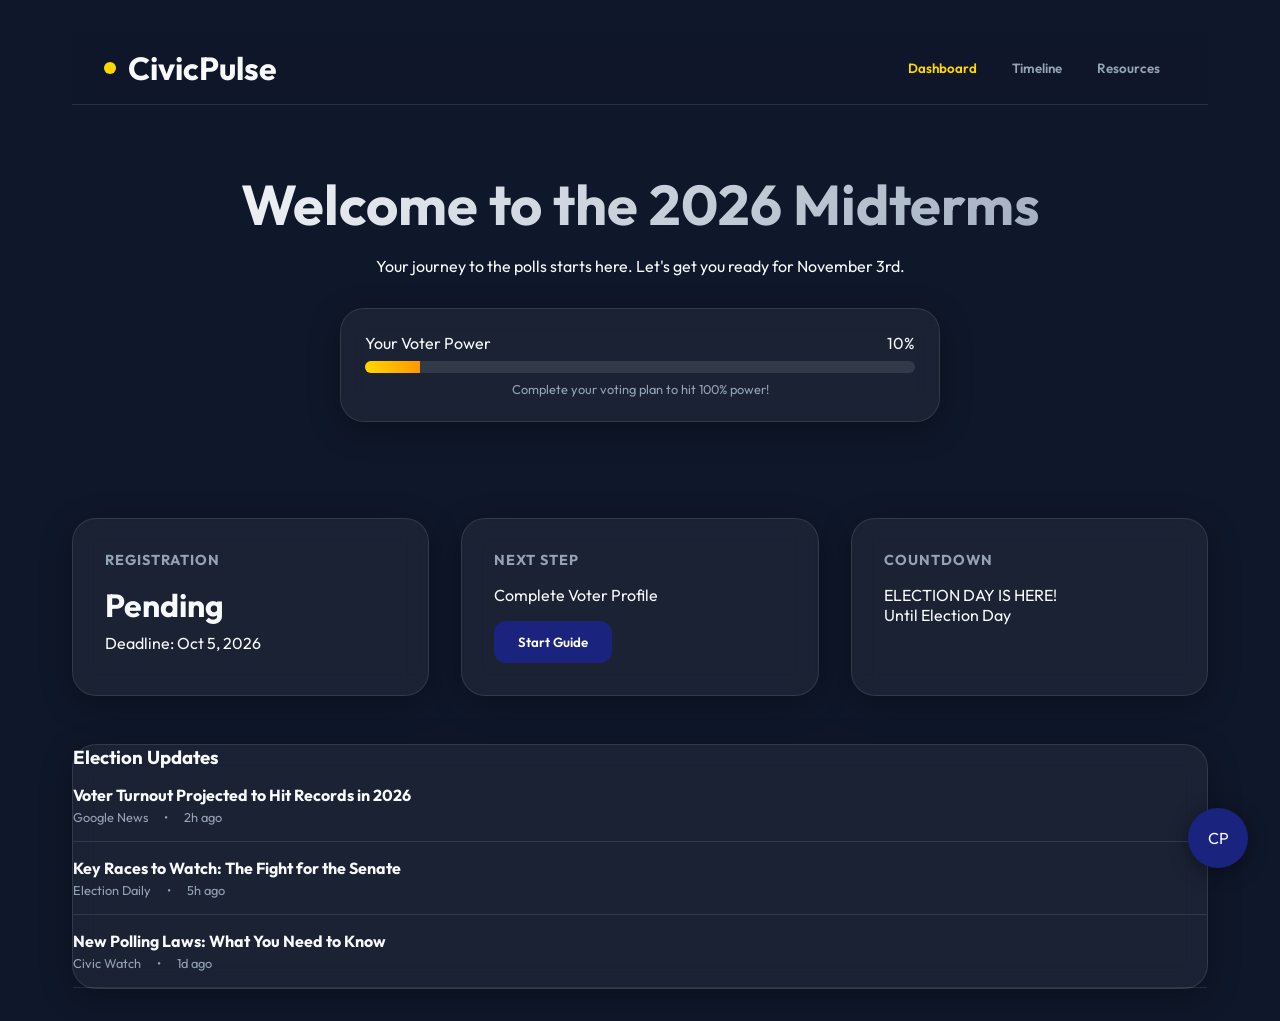
==== index.html @ 8ae31d2d "Initial commit: CivicPulse Election Assistant" ====
<!DOCTYPE html>
<html lang="en">
<head>
    <meta charset="UTF-8">
    <meta name="viewport" content="width=device-width, initial-scale=1.0">
    <title>CivicPulse | Your 2026 Election Guide</title>
    <meta name="description" content="An interactive assistant helping you navigate the 2026 US Midterm elections with ease.">
    <link rel="preconnect" href="https://fonts.googleapis.com">
    <link rel="preconnect" href="https://fonts.gstatic.com" crossorigin>
    <link href="https://fonts.googleapis.com/css2?family=Outfit:wght@300;400;600;700&display=swap" rel="stylesheet">
    <link rel="stylesheet" href="style.css">
</head>
<body>
    <div id="app">
        <header class="glass-nav">
            <div class="logo">
                <span class="pulse-icon"></span>
                <h1>CivicPulse</h1>
            </div>
            <nav>
                <button id="nav-dashboard" class="active">Dashboard</button>
                <button id="nav-timeline">Timeline</button>
                <button id="nav-resources">Resources</button>
            </nav>
        </header>

        <main id="main-content">
            <!-- Dynamic Content Injected Here -->
            <section id="dashboard-view" class="view active">
                <div class="hero-section">
                    <h2>Welcome to the 2026 Midterms</h2>
                    <p>Your journey to the polls starts here. Let's get you ready for November 3rd.</p>
                    
                    <div class="voter-power-container glass" style="max-width: 600px; margin: 2rem auto; padding: 1.5rem;">
                        <div style="display: flex; justify-content: space-between; margin-bottom: 0.5rem;">
                            <span>Your Voter Power</span>
                            <span id="power-percent">10%</span>
                        </div>
                        <div class="progress-bg" style="background: rgba(255,255,255,0.1); height: 12px; border-radius: 6px; overflow: hidden;">
                            <div id="power-bar" style="width: 10%; height: 100%; background: linear-gradient(90deg, var(--accent), #ff9800); transition: width 0.8s ease-out;"></div>
                        </div>
                        <p style="font-size: 0.8rem; color: var(--text-dim); margin-top: 0.5rem;">Complete your voting plan to hit 100% power!</p>
                    </div>
                </div>
                
                <div class="stats-grid">
                    <div class="stat-card glass">
                        <h3>Registration</h3>
                        <div class="status-indicator" id="reg-status">Pending</div>
                        <p>Deadline: Oct 5, 2026</p>
                    </div>
                    <div class="stat-card glass">
                        <h3>Next Step</h3>
                        <p id="next-step-text">Complete Voter Profile</p>
                        <button class="btn-primary" id="start-onboarding">Start Guide</button>
                    </div>
                    <div class="stat-card glass">
                        <h3>Countdown</h3>
                        <div id="countdown-timer">--:--:--</div>
                        <p>Until Election Day</p>
                    </div>
                </div>

                <div class="news-feed-section glass">
                    <h3>Election Updates</h3>
                    <div id="news-feed" class="feed-container">
                        <!-- Simulated News Items -->
                        <div class="skeleton-text"></div>
                        <div class="skeleton-text"></div>
                    </div>
                </div>
            </section>

            <section id="timeline-view" class="view">
                <h2>Election Roadmap 2026</h2>
                <div id="timeline-container"></div>
            </section>

            <section id="resources-view" class="view">
                <h2>Voting Resources</h2>
                <div class="stats-grid" style="margin-top: 2rem;">
                    <div class="stat-card glass">
                        <h3>Voter Registration</h3>
                        <p>Check your status or register online in minutes.</p>
                        <a href="https://vote.gov" target="_blank" class="btn-primary" style="display: inline-block; text-decoration: none;">Visit Vote.gov</a>
                    </div>
                    <div class="stat-card glass">
                        <h3>State Deadlines</h3>
                        <p>Detailed rules and deadlines for all 50 states.</p>
                        <button class="btn-primary">View Deadlines</button>
                    </div>
                    <div class="stat-card glass">
                        <h3>Election FAQ</h3>
                        <p>Common questions about IDs, polling, and mail-in ballots.</p>
                        <button class="btn-primary">Read FAQ</button>
                    </div>
                </div>
            </section>
        </main>

        <!-- Assistant Component -->
        <div id="assistant-container">
            <div id="assistant-bubble" class="assistant-closed">
                <span class="ai-avatar">CP</span>
            </div>
            <div id="assistant-window" class="glass hidden">
                <div class="assistant-header">
                    <h3>CivicPulse Assistant</h3>
                    <button id="close-assistant">&times;</button>
                </div>
                <div id="chat-history"></div>
                <div class="chat-input-area">
                    <div id="chat-options" class="options-grid"></div>
                </div>
            </div>
        </div>
    </div>

    <script type="module" src="main.js"></script>
</body>
</html>
---- style.css ----
:root {
    --primary: #1a237e;
    --primary-light: #534bae;
    --accent: #ffd700;
    --bg-dark: #0f172a;
    --glass: rgba(255, 255, 255, 0.05);
    --glass-border: rgba(255, 255, 255, 0.1);
    --text-main: #f8fafc;
    --text-dim: #94a3b8;
    --success: #10b981;
}

* {
    margin: 0;
    padding: 0;
    box-sizing: border-box;
    font-family: 'Outfit', sans-serif;
}

body {
    background-color: var(--bg-dark);
    color: var(--text-main);
    overflow-x: hidden;
    min-height: 100vh;
}

/* Glassmorphism Utility */
.glass {
    background: var(--glass);
    backdrop-filter: blur(12px);
    -webkit-backdrop-filter: blur(12px);
    border: 1px solid var(--glass-border);
    border-radius: 24px;
    box-shadow: 0 8px 32px 0 rgba(0, 0, 0, 0.3);
}

/* Layout */
#app {
    max-width: 1200px;
    margin: 0 auto;
    padding: 2rem;
}

.glass-nav {
    display: flex;
    justify-content: space-between;
    align-items: center;
    padding: 1rem 2rem;
    background: rgba(15, 23, 42, 0.8);
    backdrop-filter: blur(8px);
    border-bottom: 1px solid var(--glass-border);
    position: sticky;
    top: 0;
    z-index: 100;
}

.logo {
    display: flex;
    align-items: center;
    gap: 12px;
}

.pulse-icon {
    width: 12px;
    height: 12px;
    background: var(--accent);
    border-radius: 50%;
    box-shadow: 0 0 0 0 rgba(255, 215, 0, 0.7);
    animation: pulse 2s infinite;
}

@keyframes pulse {
    0% { transform: scale(0.95); box-shadow: 0 0 0 0 rgba(255, 215, 0, 0.7); }
    70% { transform: scale(1); box-shadow: 0 0 0 10px rgba(255, 215, 0, 0); }
    100% { transform: scale(0.95); box-shadow: 0 0 0 0 rgba(255, 215, 0, 0); }
}

nav button {
    background: transparent;
    border: none;
    color: var(--text-dim);
    padding: 0.5rem 1rem;
    cursor: pointer;
    font-weight: 600;
    transition: all 0.3s ease;
}

nav button.active, nav button:hover {
    color: var(--accent);
}

/* Hero Section */
.hero-section {
    padding: 4rem 0;
    text-align: center;
}

.hero-section h2 {
    font-size: 3.5rem;
    margin-bottom: 1rem;
    background: linear-gradient(135deg, #fff 0%, #94a3b8 100%);
    -webkit-background-clip: text;
    -webkit-text-fill-color: transparent;
}

/* Stats Grid */
.stats-grid {
    display: grid;
    grid-template-columns: repeat(auto-fit, minmax(300px, 1fr));
    gap: 2rem;
    margin-bottom: 3rem;
}

.stat-card {
    padding: 2rem;
    transition: transform 0.3s ease;
}

.stat-card:hover {
    transform: translateY(-5px);
}

.stat-card h3 {
    font-size: 0.9rem;
    text-transform: uppercase;
    letter-spacing: 1px;
    color: var(--text-dim);
    margin-bottom: 1rem;
}

.status-indicator {
    font-size: 2rem;
    font-weight: 700;
    margin-bottom: 0.5rem;
}

/* Assistant UI */
#assistant-container {
    position: fixed;
    bottom: 2rem;
    right: 2rem;
    z-index: 1000;
}

#assistant-bubble {
    width: 60px;
    height: 60px;
    background: var(--primary);
    border-radius: 50%;
    display: flex;
    align-items: center;
    justify-content: center;
    cursor: pointer;
    box-shadow: 0 4px 20px rgba(0,0,0,0.4);
    transition: transform 0.3s cubic-bezier(0.175, 0.885, 0.32, 1.275);
}

#assistant-bubble:hover {
    transform: scale(1.1);
}

#assistant-window {
    width: 350px;
    height: 500px;
    position: absolute;
    bottom: 80px;
    right: 0;
    display: flex;
    flex-direction: column;
    overflow: hidden;
    transition: all 0.4s ease;
    transform-origin: bottom right;
}

.hidden {
    opacity: 0;
    transform: scale(0.8) translateY(20px);
    pointer-events: none;
}

.assistant-header {
    padding: 1.5rem;
    background: rgba(255,255,255,0.05);
    display: flex;
    justify-content: space-between;
    align-items: center;
    border-bottom: 1px solid var(--glass-border);
}

#chat-history {
    flex: 1;
    overflow-y: auto;
    padding: 1rem;
    display: flex;
    flex-direction: column;
    gap: 1rem;
}

.chat-bubble {
    padding: 1rem;
    border-radius: 18px;
    max-width: 85%;
    font-size: 0.95rem;
    line-height: 1.4;
}

.ai-bubble {
    background: rgba(255,255,255,0.1);
    align-self: flex-start;
    border-bottom-left-radius: 4px;
}

.user-bubble {
    background: var(--primary);
    color: white;
    align-self: flex-end;
    border-bottom-right-radius: 4px;
}

.options-grid {
    padding: 1rem;
    display: flex;
    flex-wrap: wrap;
    gap: 0.5rem;
}

.btn-option {
    background: rgba(255,255,255,0.05);
    border: 1px solid var(--glass-border);
    color: white;
    padding: 0.5rem 1rem;
    border-radius: 20px;
    font-size: 0.85rem;
    cursor: pointer;
    transition: all 0.2s ease;
}

.btn-option:hover {
    background: var(--primary-light);
    border-color: var(--primary-light);
}

.btn-primary {
    background: var(--primary);
    color: white;
    border: none;
    padding: 0.8rem 1.5rem;
    border-radius: 12px;
    cursor: pointer;
    font-weight: 600;
    margin-top: 1rem;
}

/* Timeline Styles */
.view {
    display: none;
}

.view.active {
    display: block;
    animation: fadeIn 0.5s ease-out;
}

@keyframes fadeIn {
    from { opacity: 0; transform: translateY(10px); }
    to { opacity: 1; transform: translateY(0); }
}

/* Media Queries */
@media (max-width: 768px) {
    .hero-section h2 { font-size: 2.2rem; }
    #assistant-window { width: calc(100vw - 4rem); right: -1rem; }
}
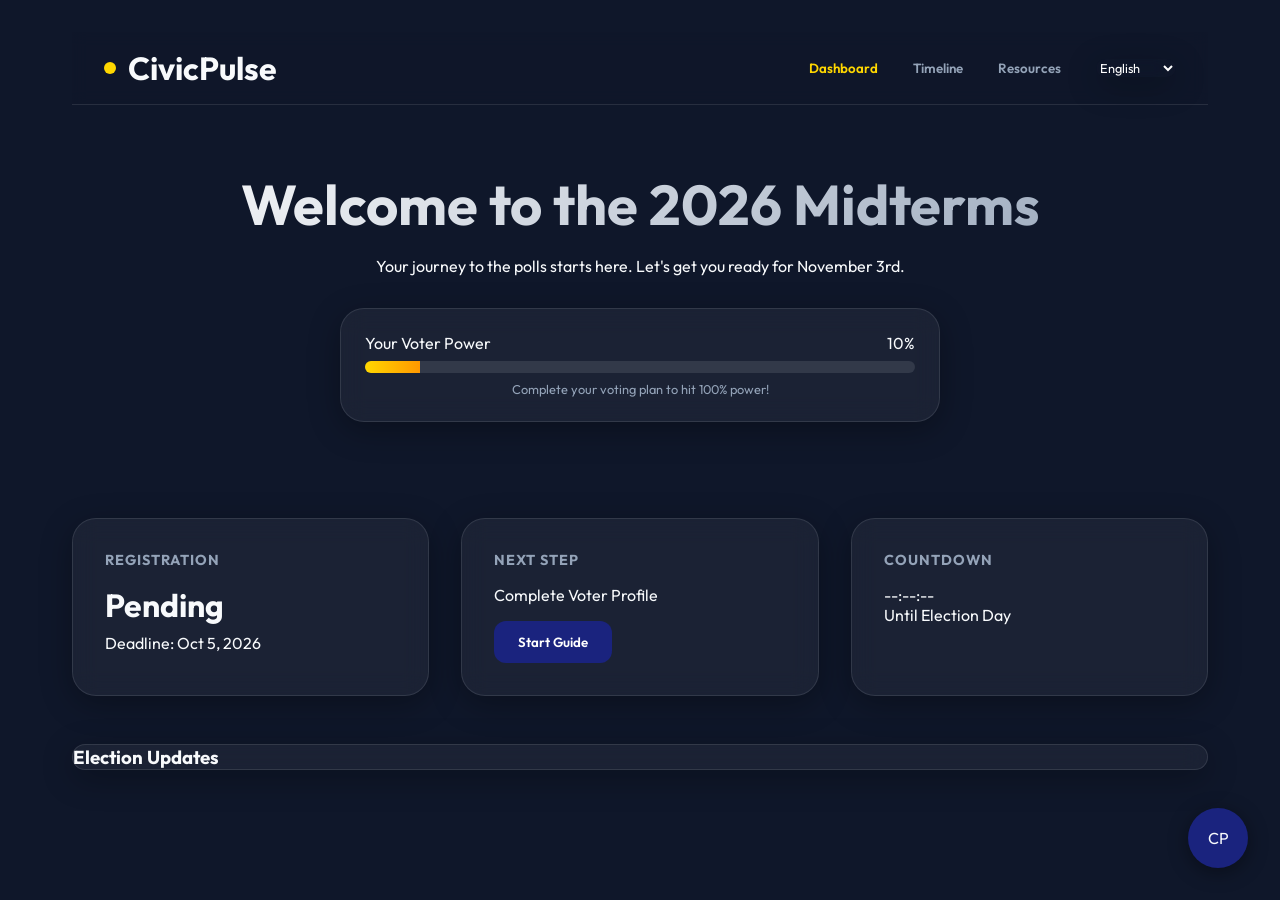
==== commit dfb83741: "Phase 3 Update: Voice Synthesis, Voter Cards, and Accessibility" ====
--- a/index.html
+++ b/index.html
@@ -21,6 +21,11 @@
                 <button id="nav-dashboard" class="active">Dashboard</button>
                 <button id="nav-timeline">Timeline</button>
                 <button id="nav-resources">Resources</button>
+                <select id="lang-selector" class="glass" style="background:transparent; color:white; border:none; margin-left:1rem; font-size:0.8rem; cursor:pointer;">
+                    <option value="en">English</option>
+                    <option value="es">Español</option>
+                    <option value="vi">Tiếng Việt</option>
+                </select>
             </nav>
         </header>
 
